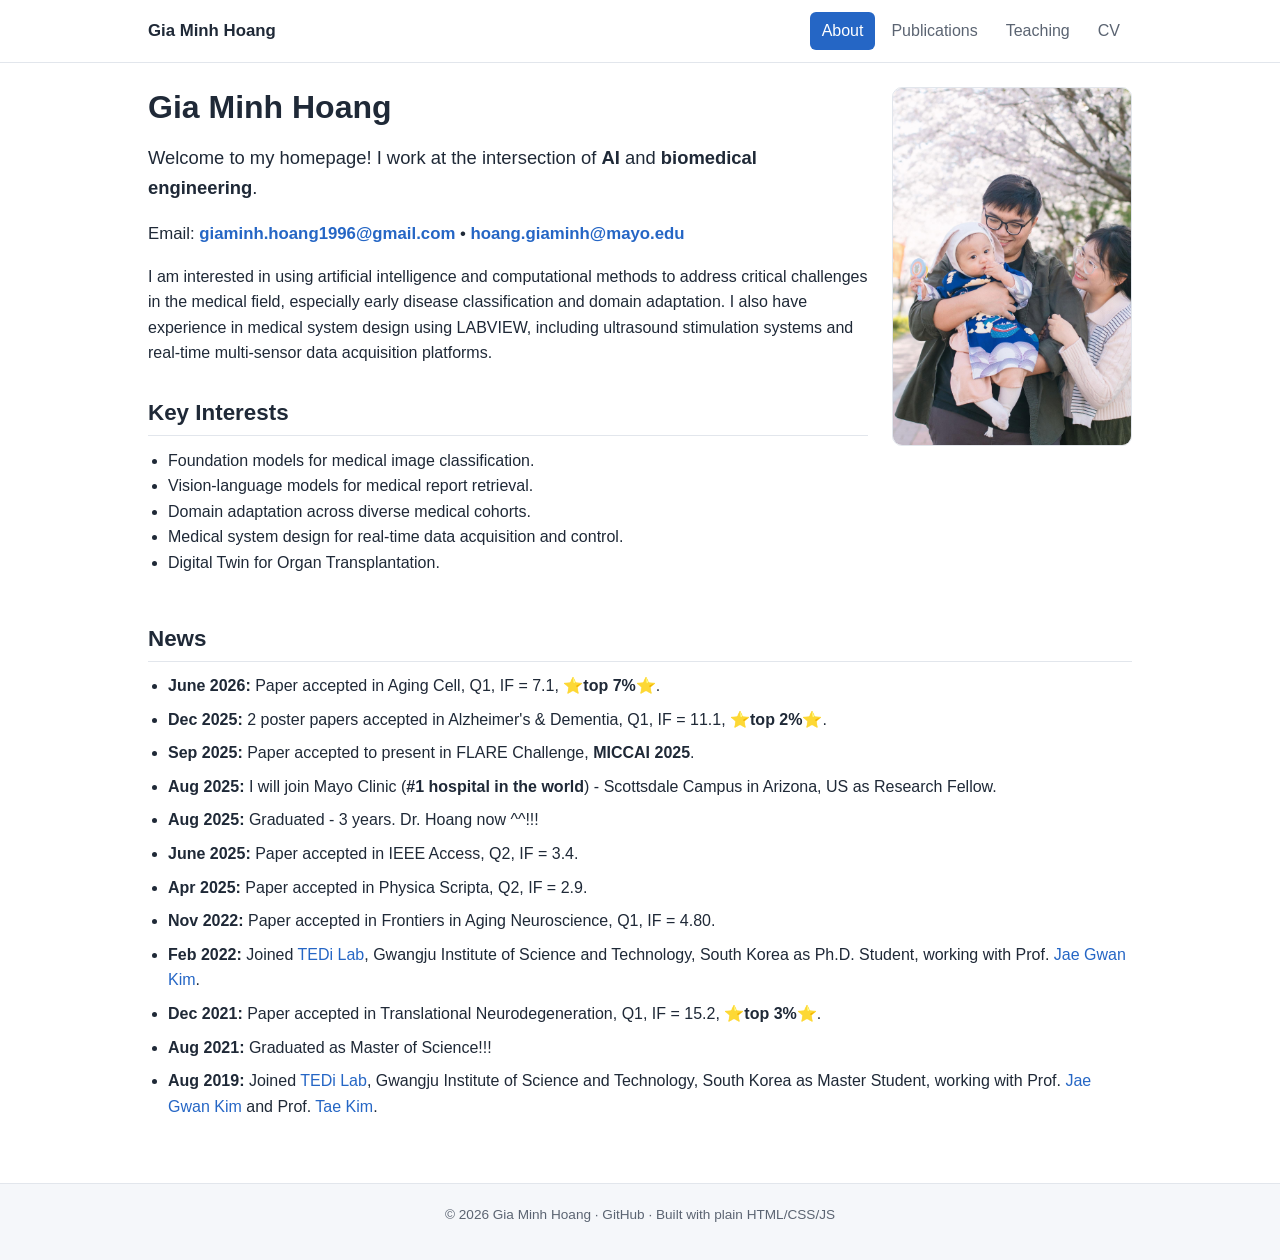
==== index.html @ dffb8831 "Updates files" ====
<!DOCTYPE html>
<html lang="en">
<head>
  <meta charset="UTF-8">
  <meta name="viewport" content="width=device-width, initial-scale=1.0">
  <title>About · Gia Minh Hoang</title>
  <meta name="description" content="Gia Minh Hoang — AI and biomedical engineering researcher.">
  <link rel="stylesheet" href="assets/css/style.css">
</head>
<body>
  <header class="site-header">
    <div class="nav-inner">
      <a class="site-title" href="index.html">Gia Minh Hoang</a>
      <nav class="site-nav" aria-label="Primary navigation"></nav>
    </div>
  </header>

  <main>
    <section class="hero">
      <div class="hero-content">
        <h1>Gia Minh Hoang</h1>
        <p class="lead">Welcome to my homepage! I work at the intersection of <b>AI</b> and <b>biomedical engineering</b>.</p>
        <p class="contact-line">
          Email:
          <a href="mailto:giaminh.hoang1996@gmail.com"><b>giaminh.hoang1996@gmail.com</b></a>
          &bull;
          <a href="mailto:hoang.giaminh@mayo.edu"><b>hoang.giaminh@mayo.edu</b></a>
        </p>
        <p>
          I am interested in using artificial intelligence and computational methods to address critical
          challenges in the medical field, especially early disease classification and domain adaptation.
          I also have experience in medical system design using LABVIEW, including ultrasound stimulation
          systems and real-time multi-sensor data acquisition platforms.
        </p>

        <h2>Key Interests</h2>
        <!-- EDIT: update or reorder your key interests here. -->
        <ul>
          <li>Foundation models for medical image classification.</li>
          <li>Vision-language models for medical report retrieval.</li>
          <li>Domain adaptation across diverse medical cohorts.</li>
          <li>Medical system design for real-time data acquisition and control.</li>
          <li>Digital Twin for Organ Transplantation.</li>
        </ul>
      </div>

      <div class="hero-photo">
        <!-- EDIT: replace this placeholder with your real profile photo. -->
        <img src="assets/images/profile-placeholder.jpg" alt="Gia Minh Hoang">
      </div>
    </section>

    <section>
      <h2>News</h2>
      <!-- EDIT: add the newest item at the top of this list. -->
      <ul class="news-list">
        <li><b>June 2026:</b> Paper accepted in Aging Cell, Q1, IF = 7.1, ⭐<b>top 7%</b>⭐.</li>
        <li><b>Dec 2025:</b> 2 poster papers accepted in Alzheimer's &amp; Dementia, Q1, IF = 11.1, ⭐<b>top 2%</b>⭐.</li>
        <li><b>Sep 2025:</b> Paper accepted to present in FLARE Challenge, <b>MICCAI 2025</b>.</li>
        <li><b>Aug 2025:</b> I will join Mayo Clinic (<b>#1 hospital in the world</b>) - Scottsdale Campus in Arizona, US as Research Fellow.</li>
        <li><b>Aug 2025:</b> Graduated - 3 years. Dr. Hoang now ^^!!!</li>
        <li><b>June 2025:</b> Paper accepted in IEEE Access, Q2, IF = 3.4.</li>
        <li><b>Apr 2025:</b> Paper accepted in Physica Scripta, Q2, IF = 2.9.</li>
        <li><b>Nov 2022:</b> Paper accepted in Frontiers in Aging Neuroscience, Q1, IF = 4.80.</li>
        <li><b>Feb 2022:</b> Joined <a href="https://bmse.gist.ac.kr/biophotonics/" target="_blank" rel="noopener">TEDi Lab</a>, Gwangju Institute of Science and Technology, South Korea as Ph.D. Student, working with Prof. <a href="http://bmse.gist.ac.kr/prog/gsPerson/bmseeng/P/P0000339/sub03_01_01_01/view.do" target="_blank" rel="noopener">Jae Gwan Kim</a>.</li>
        <li><b>Dec 2021:</b> Paper accepted in Translational Neurodegeneration, Q1, IF = 15.2, ⭐<b>top 3%</b>⭐.</li>
        <li><b>Aug 2021:</b> Graduated as Master of Science!!!</li>
        <li><b>Aug 2019:</b> Joined <a href="https://bmse.gist.ac.kr/biophotonics/" target="_blank" rel="noopener">TEDi Lab</a>, Gwangju Institute of Science and Technology, South Korea as Master Student, working with Prof. <a href="http://bmse.gist.ac.kr/prog/gsPerson/bmseeng/P/P0000339/sub03_01_01_01/view.do" target="_blank" rel="noopener">Jae Gwan Kim</a> and Prof. <a href="http://bmse.gist.ac.kr/prog/gsPerson/bmseeng/P/P0000340/sub03_01_01_01/view.do" target="_blank" rel="noopener">Tae Kim</a>.</li>
      </ul>
    </section>
  </main>

  <footer class="site-footer"></footer>
  <script src="assets/js/main.js"></script>
</body>
</html>
---- assets/css/style.css ----
/* ==========================================================================
   Gia Minh Hoang — Personal Academic Website
   Shared stylesheet. Edit colors/typography here to restyle the whole site.
   ========================================================================== */

:root {
  --bg: #ffffff;
  --surface: #f5f7fa;
  --text: #1f2937;
  --text-muted: #5b6472;
  --accent: #2566c5;
  --accent-strong: #1a4f9e;
  --border: #e2e6ec;
  --max-width: 1024px;
  --radius: 10px;
}

* {
  box-sizing: border-box;
}

html {
  scroll-behavior: smooth;
}

body {
  margin: 0;
  font-family: -apple-system, BlinkMacSystemFont, "Segoe UI", Roboto, Helvetica,
    Arial, sans-serif;
  color: var(--text);
  background: var(--bg);
  line-height: 1.6;
  font-size: 16px;
}

a {
  color: var(--accent);
  text-decoration: none;
}

a:hover {
  text-decoration: underline;
}

h1,
h2,
h3,
h4 {
  line-height: 1.25;
  margin: 0 0 0.5em;
  color: var(--text);
}

h1 {
  font-size: 2rem;
}

h2 {
  font-size: 1.4rem;
  margin-top: 1.5em;
  padding-bottom: 0.35em;
  border-bottom: 1px solid var(--border);
}

h3 {
  font-size: 1.1rem;
}

p {
  margin: 0 0 1em;
}

ul {
  margin: 0 0 1em;
  padding-left: 1.25em;
}

/* ---------- Header / navigation ---------- */
.site-header {
  position: sticky;
  top: 0;
  z-index: 10;
  background: var(--bg);
  border-bottom: 1px solid var(--border);
}

.nav-inner {
  max-width: var(--max-width);
  margin: 0 auto;
  padding: 0.75rem 1.25rem;
  display: flex;
  flex-wrap: wrap;
  align-items: center;
  justify-content: space-between;
  gap: 0.5rem;
}

.site-title {
  font-weight: 700;
  font-size: 1.05rem;
  color: var(--text);
}

.site-title:hover {
  text-decoration: none;
  color: var(--accent);
}

.site-nav {
  display: flex;
  flex-wrap: wrap;
  gap: 0.25rem;
}

.site-nav a {
  padding: 0.4rem 0.75rem;
  border-radius: 6px;
  color: var(--text-muted);
  font-weight: 500;
}

.site-nav a:hover {
  background: var(--surface);
  color: var(--text);
  text-decoration: none;
}

.site-nav a.active {
  background: var(--accent);
  color: #fff;
}

/* ---------- Layout ---------- */
main {
  max-width: var(--max-width);
  margin: 0 auto;
  padding: 1.5rem 1.25rem 3rem;
}

/* ---------- Hero (About) ---------- */
.hero {
  display: flex;
  flex-wrap: wrap;
  gap: 1.5rem;
  align-items: flex-start;
}

.hero-content {
  flex: 1 1 320px;
  min-width: 0;
}

.hero-content .lead {
  font-size: 1.15rem;
}

.hero-photo {
  flex: 0 0 240px;
}

.hero-photo img {
  width: 100%;
  max-width: 240px;
  border-radius: var(--radius);
  border: 1px solid var(--border);
  display: block;
}

.contact-line {
  margin: 0.25rem 0 1rem;
  font-size: 1.05rem;
}

/* ---------- Cards / lists ---------- */
.card {
  background: var(--surface);
  border: 1px solid var(--border);
  border-radius: var(--radius);
  padding: 1rem 1.25rem;
  margin-bottom: 1rem;
}

.card h3 {
  margin-top: 0;
}

.meta {
  color: var(--text-muted);
  font-size: 0.9rem;
  margin-bottom: 0.5rem;
}

.entry {
  margin-bottom: 1.5rem;
}

.entry .title {
  font-weight: 600;
}

.entry .description {
  margin: 0.25rem 0;
  color: var(--text-muted);
}

.news-list li {
  margin-bottom: 0.5rem;
}

.news-list b {
  color: var(--text);
}

/* ---------- Publications ---------- */
.pub-card {
  display: flex;
  gap: 1.25rem;
  padding: 1.25rem;
}

.pub-thumb {
  flex: 0 0 120px;
  align-self: flex-start;
}

.pub-thumb img {
  width: 120px;
  height: 120px;
  object-fit: cover;
  border-radius: var(--radius);
  border: 1px solid var(--border);
  background: #fff;
}

.pub-body {
  flex: 1;
  min-width: 0;
}

.pub-title {
  font-weight: 600;
  font-size: 1.02rem;
  margin: 0 0 0.3rem;
}

.pub-authors {
  color: var(--text-muted);
  font-size: 0.9rem;
  margin: 0 0 0.4rem;
}

.pub-authors b {
  color: var(--text);
}

.pub-venue {
  font-size: 0.9rem;
  margin: 0 0 0.4rem;
  color: var(--text);
}

.pub-meta {
  display: flex;
  flex-wrap: wrap;
  align-items: center;
  gap: 0.75rem;
  margin-top: 0.25rem;
}

.pub-year {
  font-size: 0.8rem;
  font-weight: 600;
  color: var(--accent-strong);
  background: #eaf1fb;
  border-radius: 999px;
  padding: 0.15rem 0.6rem;
}

.pub-link {
  font-size: 0.9rem;
}

#publications-loading,
#publications-error {
  padding: 2rem;
  text-align: center;
  color: var(--text-muted);
}

/* ---------- CV ---------- */
.cv-actions {
  display: flex;
  flex-wrap: wrap;
  gap: 0.75rem;
  margin-bottom: 1.25rem;
}

.btn {
  display: inline-block;
  background: var(--accent);
  color: #fff;
  padding: 0.6rem 1.1rem;
  border-radius: 6px;
  font-weight: 600;
}

.btn:hover {
  background: var(--accent-strong);
  text-decoration: none;
  color: #fff;
}

.btn.secondary {
  background: var(--surface);
  color: var(--accent);
  border: 1px solid var(--border);
}

.btn.secondary:hover {
  background: var(--border);
}

.cv-frame {
  width: 100%;
  height: 80vh;
  min-height: 480px;
  border: 1px solid var(--border);
  border-radius: var(--radius);
  background: var(--surface);
}

/* ---------- Footer ---------- */
.site-footer {
  border-top: 1px solid var(--border);
  background: var(--surface);
  color: var(--text-muted);
  font-size: 0.85rem;
  text-align: center;
  padding: 1.25rem;
}

.site-footer a {
  color: var(--text-muted);
}

/* ---------- Responsive ---------- */
@media (max-width: 640px) {
  .nav-inner {
    flex-direction: column;
    align-items: flex-start;
  }

  .hero {
    flex-direction: column-reverse;
  }

  .hero-photo {
    flex: 0 0 auto;
    align-self: center;
  }

  .pub-card {
    flex-direction: column;
  }

  .pub-thumb img {
    width: 100%;
    height: auto;
    max-height: 220px;
    object-fit: cover;
  }
}
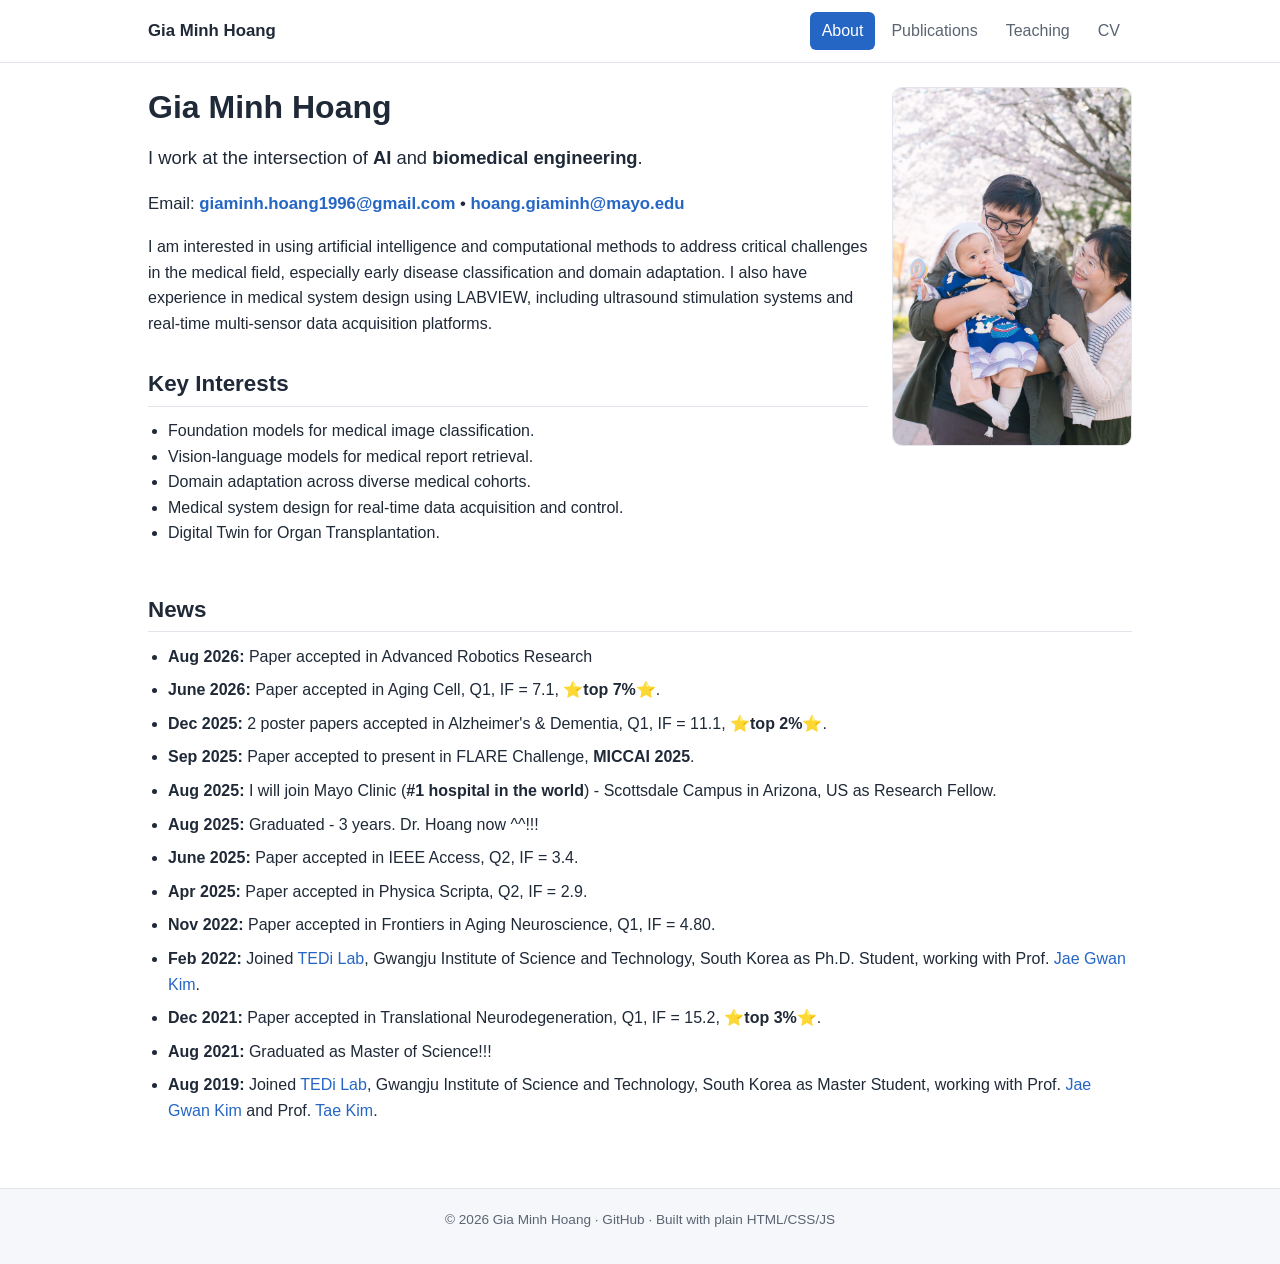
==== commit 01da81eb: "Update homepage introduction and news section" ====
--- a/index.html
+++ b/index.html
@@ -19,7 +19,7 @@
     <section class="hero">
       <div class="hero-content">
         <h1>Gia Minh Hoang</h1>
-        <p class="lead">Welcome to my homepage! I work at the intersection of <b>AI</b> and <b>biomedical engineering</b>.</p>
+        <p class="lead">I work at the intersection of <b>AI</b> and <b>biomedical engineering</b>.</p>
         <p class="contact-line">
           Email:
           <a href="mailto:giaminh.hoang1996@gmail.com"><b>giaminh.hoang1996@gmail.com</b></a>
@@ -54,6 +54,7 @@
       <h2>News</h2>
       <!-- EDIT: add the newest item at the top of this list. -->
       <ul class="news-list">
+        <li><b>Aug 2026:</b> Paper accepted in Advanced Robotics Research</li>
         <li><b>June 2026:</b> Paper accepted in Aging Cell, Q1, IF = 7.1, ⭐<b>top 7%</b>⭐.</li>
         <li><b>Dec 2025:</b> 2 poster papers accepted in Alzheimer's &amp; Dementia, Q1, IF = 11.1, ⭐<b>top 2%</b>⭐.</li>
         <li><b>Sep 2025:</b> Paper accepted to present in FLARE Challenge, <b>MICCAI 2025</b>.</li>
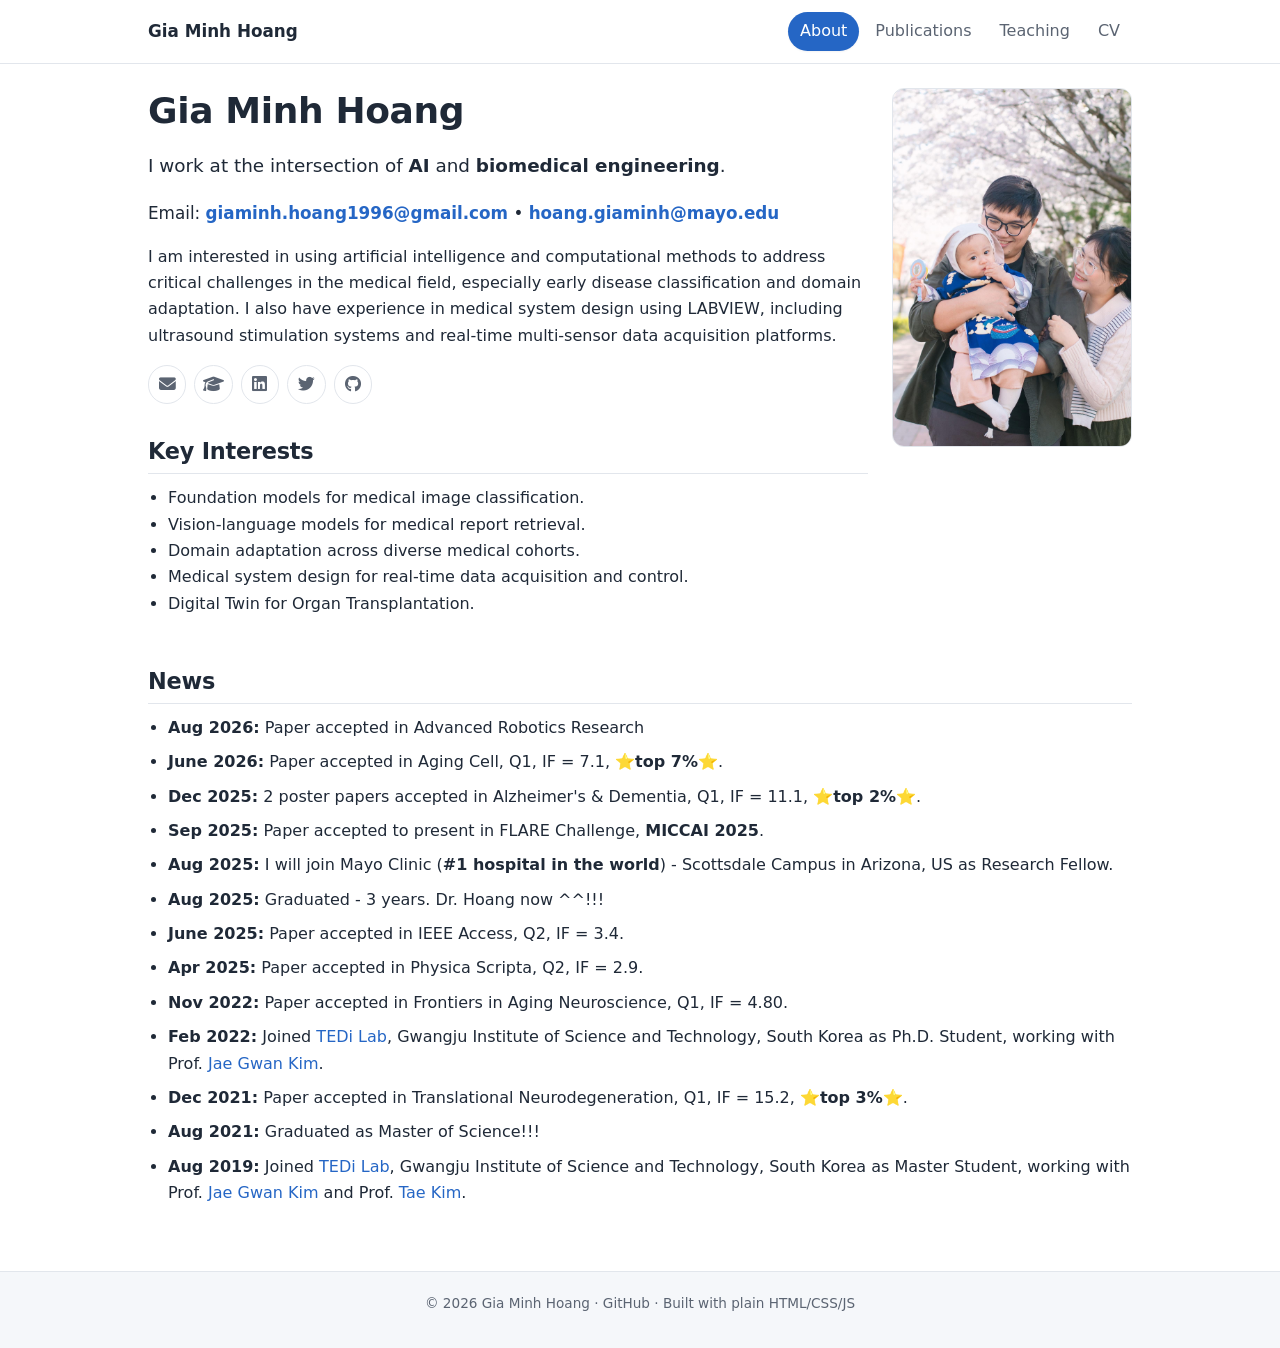
==== commit eb613f3f: "Update Files" ====
--- a/index.html
+++ b/index.html
@@ -6,6 +6,7 @@
   <title>About · Gia Minh Hoang</title>
   <meta name="description" content="Gia Minh Hoang — AI and biomedical engineering researcher.">
   <link rel="stylesheet" href="assets/css/style.css">
+  <link rel="stylesheet" href="https://cdnjs.cloudflare.com/ajax/libs/font-awesome/6.5.2/css/all.min.css" integrity="sha512-SnH5WK+bZxgPHs44uWIX+LLJAJ9/2PkPKZ5QiAj6Ta86w+fsb2TkcmfRyVX3pBnMFcV7oQPJkl9QevSCWr3W6A==" crossorigin="anonymous" referrerpolicy="no-referrer">
 </head>
 <body>
   <header class="site-header">
@@ -32,6 +33,14 @@
           I also have experience in medical system design using LABVIEW, including ultrasound stimulation
           systems and real-time multi-sensor data acquisition platforms.
         </p>
+
+        <div class="icons">
+          <a href="mailto:hoang.giaminh@mayo.edu" title="Email" aria-label="Email"><i class="fas fa-envelope"></i></a>
+          <a href="https://scholar.google.com/citations?user=Lo1YsfcAAAAJ" title="Google Scholar" aria-label="Google Scholar"><i class="fas fa-graduation-cap"></i></a>
+          <a href="https://www.linkedin.com/in/minh-hoang-gia/" title="LinkedIn" aria-label="LinkedIn"><i class="fab fa-linkedin"></i></a>
+          <a href="https://x.com/giaminh9698" title="Twitter" aria-label="Twitter"><i class="fab fa-twitter"></i></a>
+          <a href="https://github.com/giaminhgist" title="GitHub" aria-label="GitHub"><i class="fab fa-github"></i></a>
+        </div>
 
         <h2>Key Interests</h2>
         <!-- EDIT: update or reorder your key interests here. -->
--- a/assets/css/style.css
+++ b/assets/css/style.css
@@ -10,9 +10,13 @@
   --text-muted: #5b6472;
   --accent: #2566c5;
   --accent-strong: #1a4f9e;
+  --accent-soft: #eaf1fb;
   --border: #e2e6ec;
   --max-width: 1024px;
-  --radius: 10px;
+  --radius: 12px;
+  --shadow-sm: 0 1px 2px rgba(16, 24, 40, 0.05);
+  --shadow-md: 0 6px 16px rgba(16, 24, 40, 0.08);
+  --transition: 0.18s ease;
 }
 
 * {
@@ -25,20 +29,22 @@
 
 body {
   margin: 0;
-  font-family: -apple-system, BlinkMacSystemFont, "Segoe UI", Roboto, Helvetica,
-    Arial, sans-serif;
+  font-family: system-ui, -apple-system, BlinkMacSystemFont, "Segoe UI", Roboto,
+    Helvetica, Arial, sans-serif;
   color: var(--text);
   background: var(--bg);
-  line-height: 1.6;
+  line-height: 1.65;
   font-size: 16px;
 }
 
 a {
   color: var(--accent);
   text-decoration: none;
+  transition: color var(--transition);
 }
 
 a:hover {
+  color: var(--accent-strong);
   text-decoration: underline;
 }
 
@@ -49,10 +55,11 @@
   line-height: 1.25;
   margin: 0 0 0.5em;
   color: var(--text);
+  letter-spacing: -0.01em;
 }
 
 h1 {
-  font-size: 2rem;
+  font-size: 2.25rem;
 }
 
 h2 {
@@ -114,9 +121,11 @@
 
 .site-nav a {
   padding: 0.4rem 0.75rem;
-  border-radius: 6px;
+  border-radius: 999px;
   color: var(--text-muted);
   font-weight: 500;
+  transition: color var(--transition), background-color var(--transition),
+    box-shadow var(--transition);
 }
 
 .site-nav a:hover {
@@ -128,6 +137,7 @@
 .site-nav a.active {
   background: var(--accent);
   color: #fff;
+  box-shadow: var(--shadow-sm);
 }
 
 /* ---------- Layout ---------- */
@@ -171,6 +181,41 @@
   font-size: 1.05rem;
 }
 
+.icons {
+  display: flex;
+  flex-wrap: wrap;
+  gap: 0.5rem;
+  margin: 0 0 1rem;
+}
+
+.icons a {
+  display: inline-flex;
+  align-items: center;
+  justify-content: center;
+  width: 2.4rem;
+  height: 2.4rem;
+  border-radius: 999px;
+  border: 1px solid var(--border);
+  background: var(--bg);
+  color: var(--text-muted);
+  font-size: 1.05rem;
+  transition: color var(--transition), background-color var(--transition),
+    border-color var(--transition), transform var(--transition);
+}
+
+.icons a:hover {
+  color: #fff;
+  background: var(--accent);
+  border-color: var(--accent);
+  text-decoration: none;
+  transform: translateY(-2px);
+}
+
+.icons a:focus-visible {
+  outline: 2px solid var(--accent);
+  outline-offset: 2px;
+}
+
 /* ---------- Cards / lists ---------- */
 .card {
   background: var(--surface);
@@ -178,6 +223,13 @@
   border-radius: var(--radius);
   padding: 1rem 1.25rem;
   margin-bottom: 1rem;
+  box-shadow: var(--shadow-sm);
+  transition: box-shadow var(--transition), transform var(--transition);
+}
+
+.card:hover {
+  box-shadow: var(--shadow-md);
+  transform: translateY(-2px);
 }
 
 .card h3 {
@@ -226,10 +278,12 @@
 .pub-thumb img {
   width: 120px;
   height: 120px;
-  object-fit: cover;
+  aspect-ratio: 1 / 1;
+  object-fit: contain;
   border-radius: var(--radius);
   border: 1px solid var(--border);
   background: #fff;
+  padding: 0.5rem;
 }
 
 .pub-body {
@@ -300,14 +354,17 @@
   background: var(--accent);
   color: #fff;
   padding: 0.6rem 1.1rem;
-  border-radius: 6px;
+  border-radius: 8px;
   font-weight: 600;
+  transition: background var(--transition), transform var(--transition), box-shadow var(--transition);
 }
 
 .btn:hover {
   background: var(--accent-strong);
   text-decoration: none;
   color: #fff;
+  transform: translateY(-1px);
+  box-shadow: var(--shadow-sm);
 }
 
 .btn.secondary {
@@ -367,6 +424,7 @@
     width: 100%;
     height: auto;
     max-height: 220px;
-    object-fit: cover;
+    object-fit: contain;
+    aspect-ratio: auto;
   }
 }
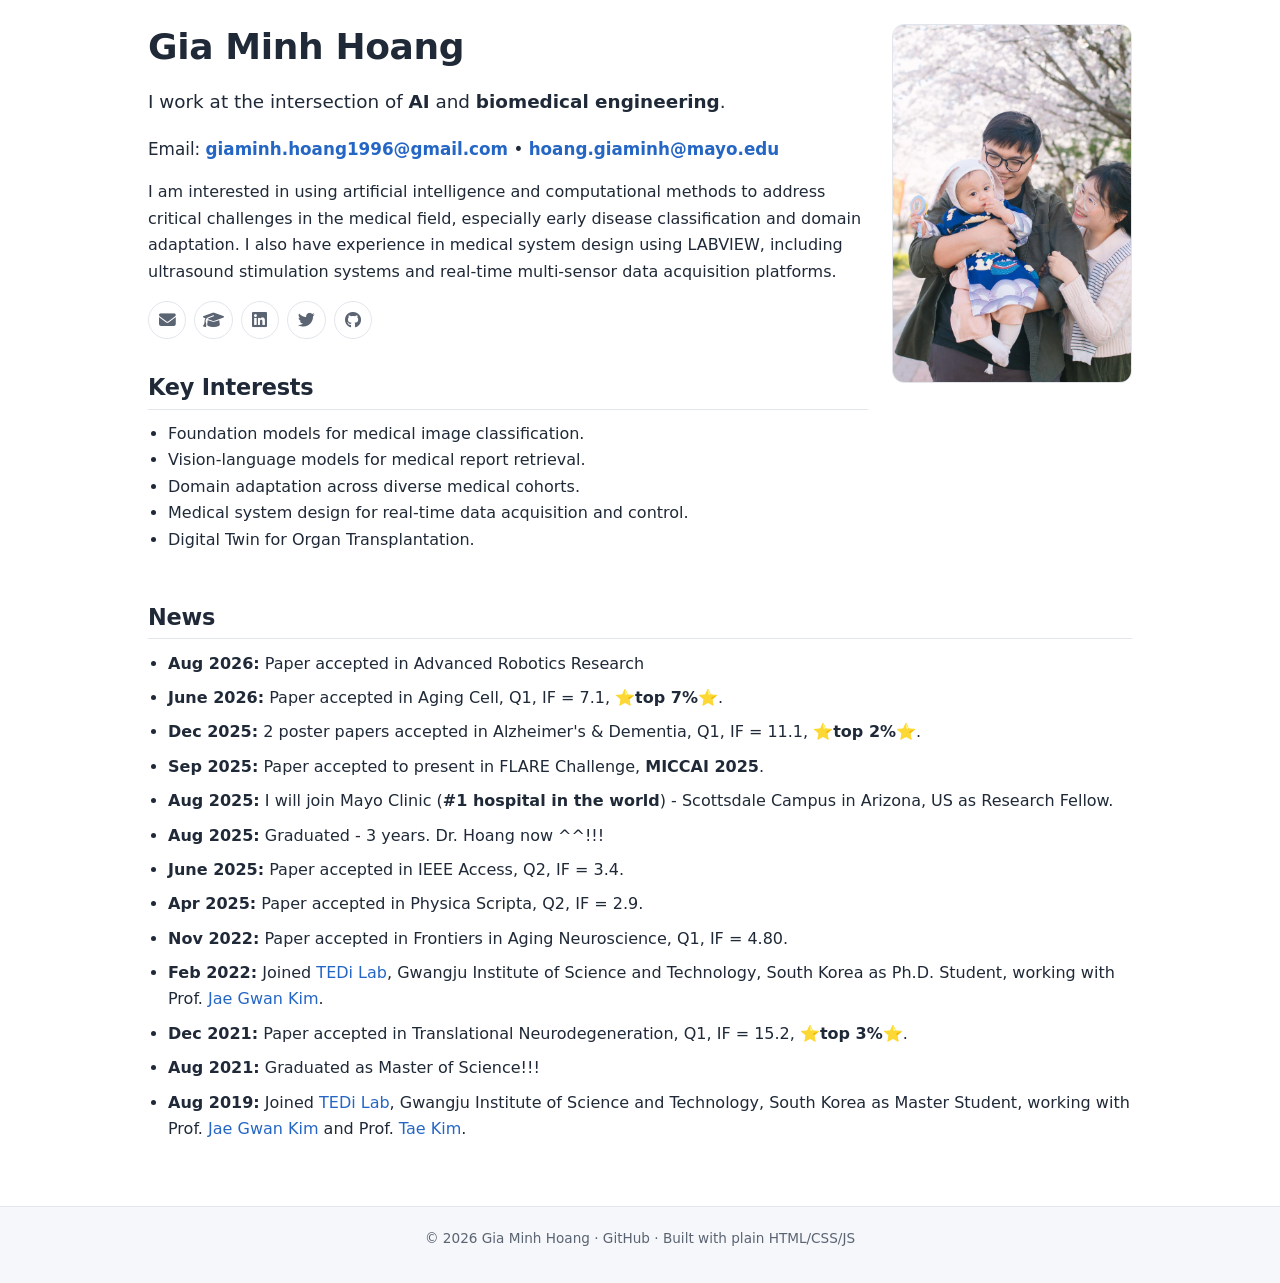
==== commit 08c91a1c: "Remove site header from index.html Removed the site header section from the HTML file." ====
--- a/index.html
+++ b/index.html
@@ -9,12 +9,7 @@
   <link rel="stylesheet" href="https://cdnjs.cloudflare.com/ajax/libs/font-awesome/6.5.2/css/all.min.css" integrity="sha512-SnH5WK+bZxgPHs44uWIX+LLJAJ9/2PkPKZ5QiAj6Ta86w+fsb2TkcmfRyVX3pBnMFcV7oQPJkl9QevSCWr3W6A==" crossorigin="anonymous" referrerpolicy="no-referrer">
 </head>
 <body>
-  <header class="site-header">
-    <div class="nav-inner">
-      <a class="site-title" href="index.html">Gia Minh Hoang</a>
-      <nav class="site-nav" aria-label="Primary navigation"></nav>
-    </div>
-  </header>
+
 
   <main>
     <section class="hero">
@@ -23,7 +18,7 @@
         <p class="lead">I work at the intersection of <b>AI</b> and <b>biomedical engineering</b>.</p>
         <p class="contact-line">
           Email:
-          <a href="mailto:giaminh.hoang1996@gmail.com"><b>giaminh.hoang1996@gmail.com</b></a>
+          <a href="mailto:hoang.giaminh190596@gmail.com"><b>giaminh.hoang1996@gmail.com</b></a>
           &bull;
           <a href="mailto:hoang.giaminh@mayo.edu"><b>hoang.giaminh@mayo.edu</b></a>
         </p>
--- a/assets/css/style.css
+++ b/assets/css/style.css
@@ -275,9 +275,15 @@
   align-self: flex-start;
 }
 
+.pub-thumb a {
+  display: block;
+}
+
 .pub-thumb img {
+  display: block;
   width: 120px;
   height: 120px;
+  max-width: 100%;
   aspect-ratio: 1 / 1;
   object-fit: contain;
   border-radius: var(--radius);
@@ -420,6 +426,11 @@
     flex-direction: column;
   }
 
+  .pub-thumb {
+    flex: 0 0 auto;
+    width: 100%;
+  }
+
   .pub-thumb img {
     width: 100%;
     height: auto;
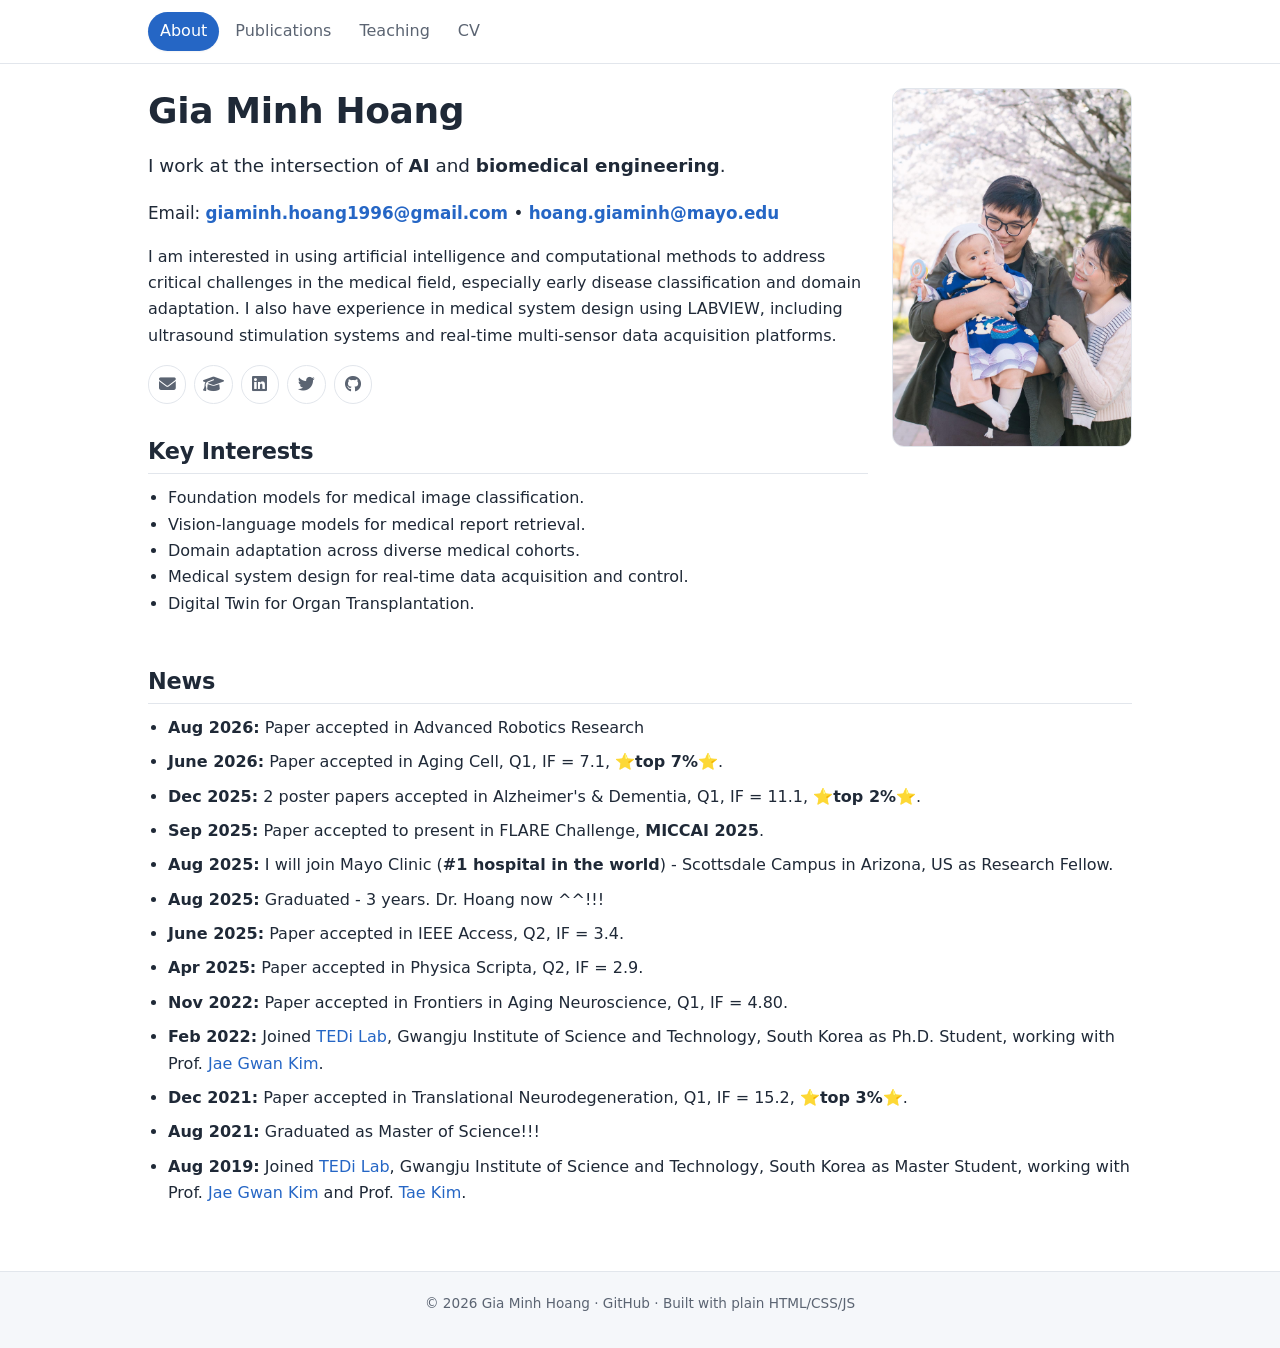
==== commit c6aee6a0: "Update index.html" ====
--- a/index.html
+++ b/index.html
@@ -9,7 +9,12 @@
   <link rel="stylesheet" href="https://cdnjs.cloudflare.com/ajax/libs/font-awesome/6.5.2/css/all.min.css" integrity="sha512-SnH5WK+bZxgPHs44uWIX+LLJAJ9/2PkPKZ5QiAj6Ta86w+fsb2TkcmfRyVX3pBnMFcV7oQPJkl9QevSCWr3W6A==" crossorigin="anonymous" referrerpolicy="no-referrer">
 </head>
 <body>
+  <header class="site-header">
+    <div class="nav-inner">
 
+      <nav class="site-nav" aria-label="Primary navigation"></nav>
+    </div>
+  </header>
 
   <main>
     <section class="hero">
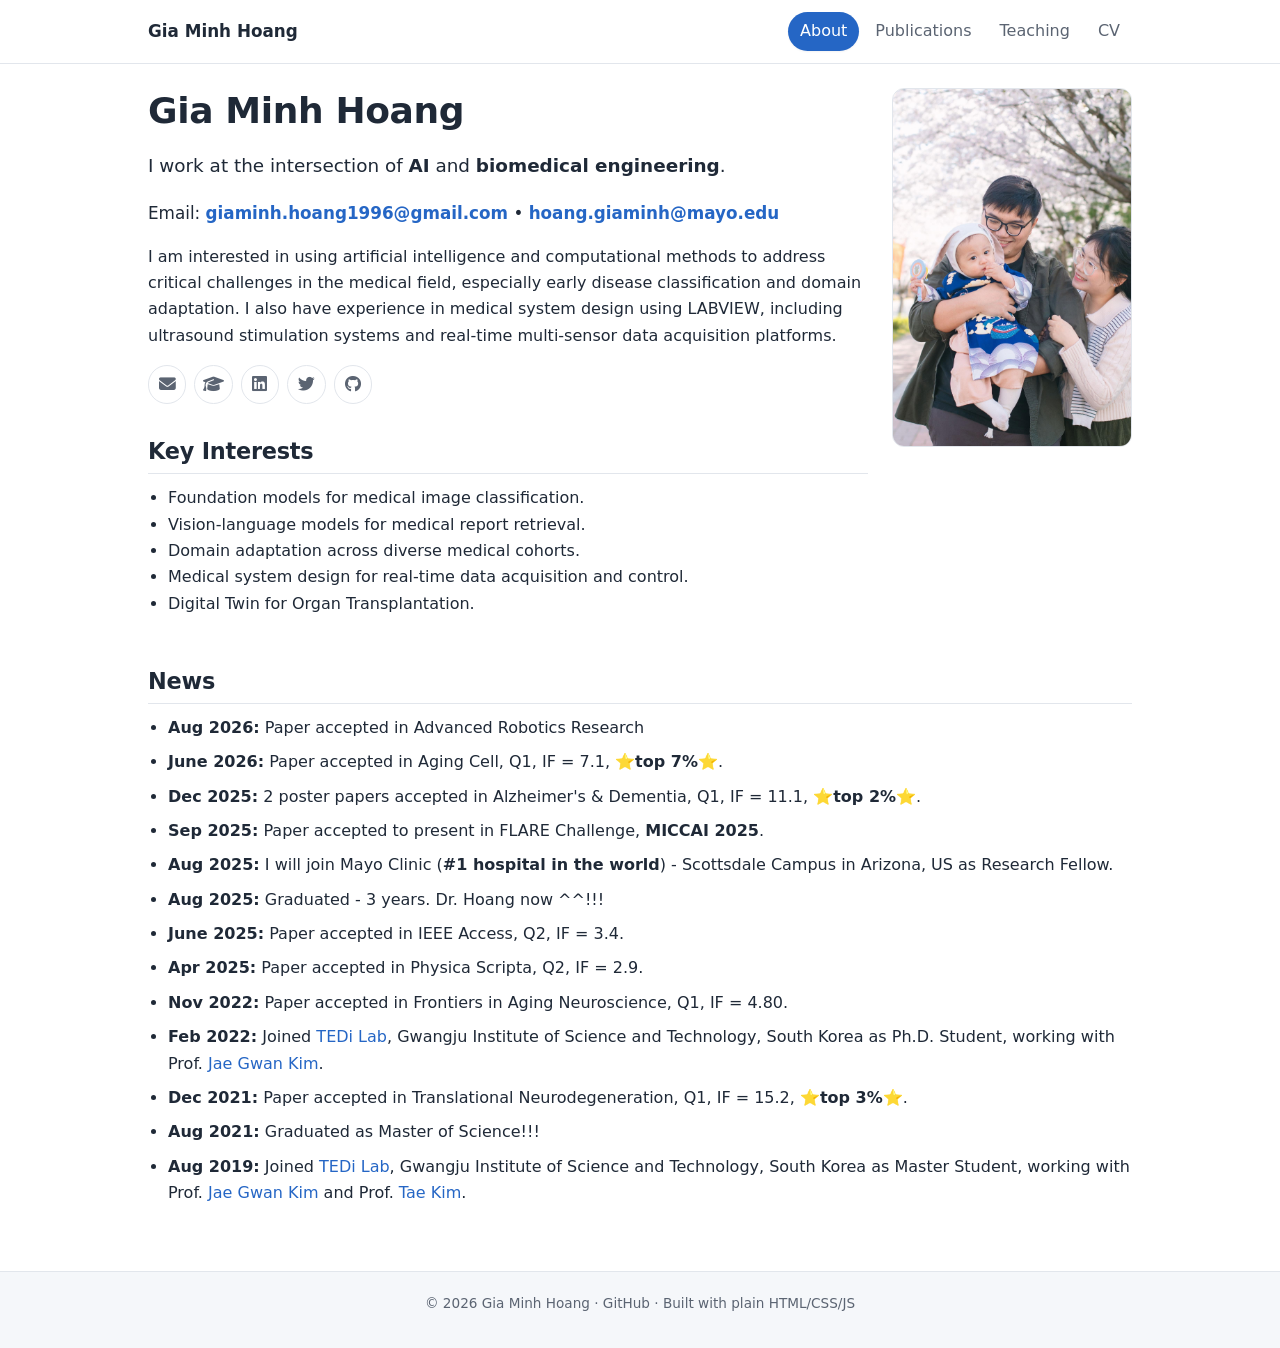
==== commit 02663e86: "Add site title link to header in index.html" ====
--- a/index.html
+++ b/index.html
@@ -11,7 +11,7 @@
 <body>
   <header class="site-header">
     <div class="nav-inner">
-
+      <a class="site-title" href="index.html">Gia Minh Hoang</a>
       <nav class="site-nav" aria-label="Primary navigation"></nav>
     </div>
   </header>
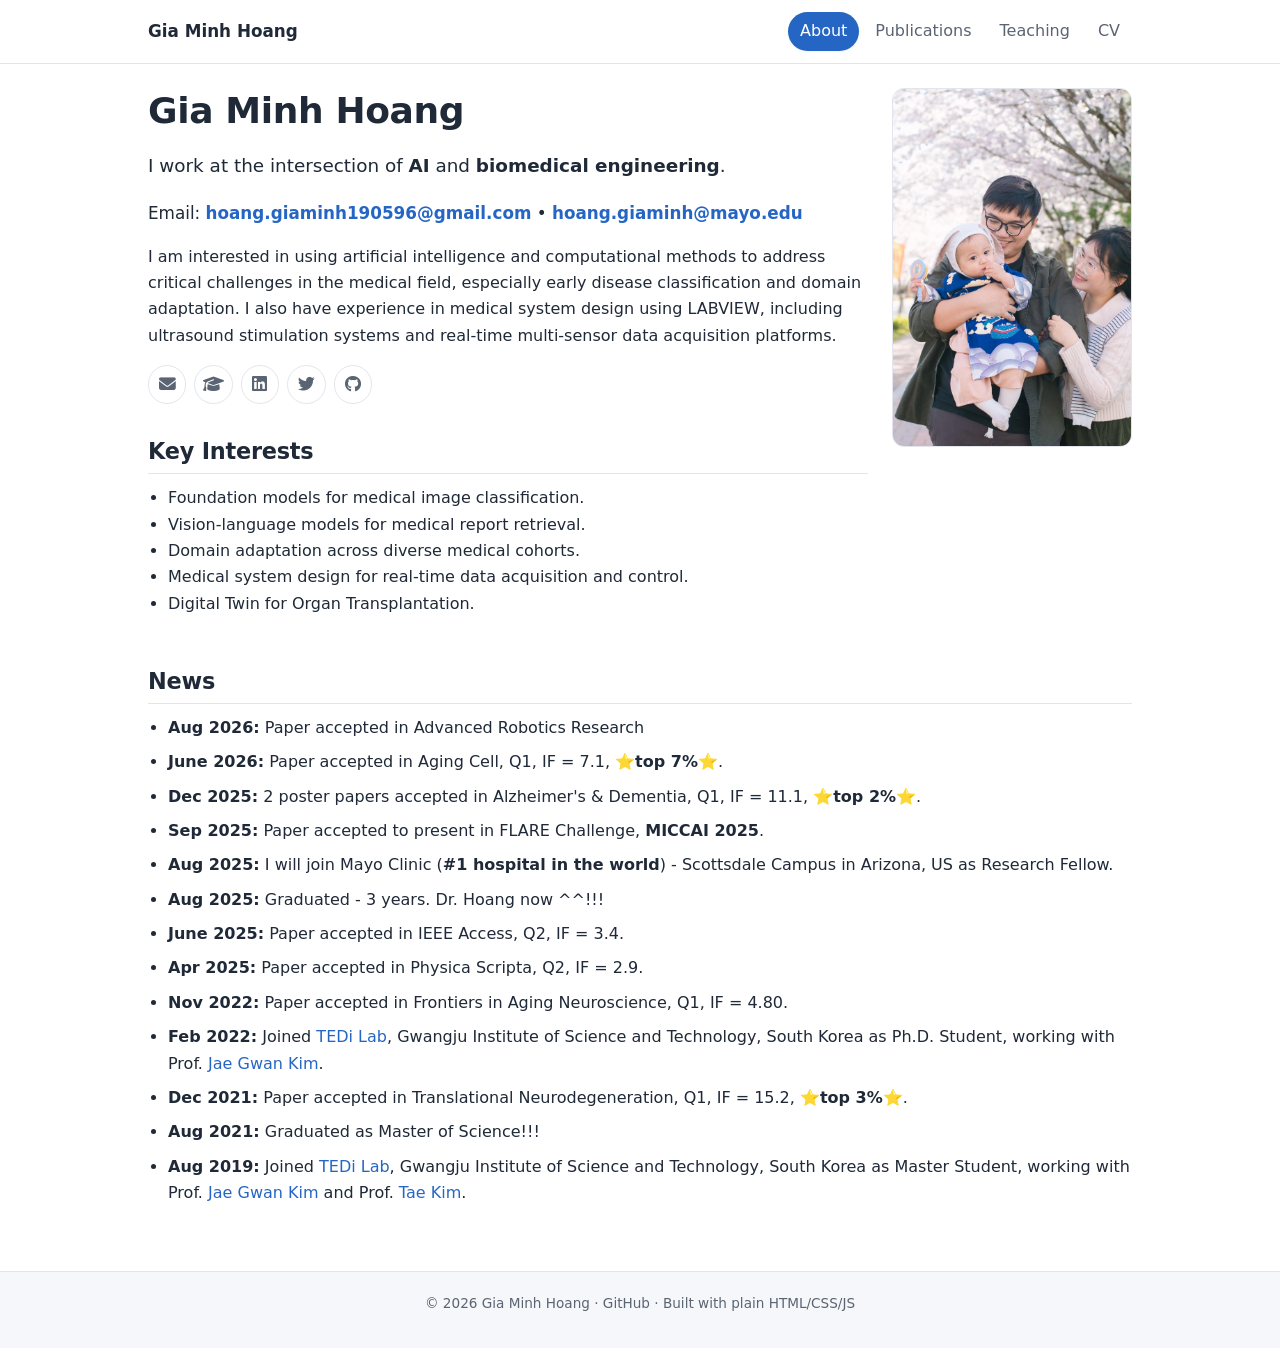
==== commit fcf0e83c: "Update email address in index.html" ====
--- a/index.html
+++ b/index.html
@@ -23,7 +23,7 @@
         <p class="lead">I work at the intersection of <b>AI</b> and <b>biomedical engineering</b>.</p>
         <p class="contact-line">
           Email:
-          <a href="mailto:hoang.giaminh190596@gmail.com"><b>giaminh.hoang1996@gmail.com</b></a>
+          <a href="mailto:hoang.giaminh190596@gmail.com"><b>hoang.giaminh190596@gmail.com</b></a>
           &bull;
           <a href="mailto:hoang.giaminh@mayo.edu"><b>hoang.giaminh@mayo.edu</b></a>
         </p>
